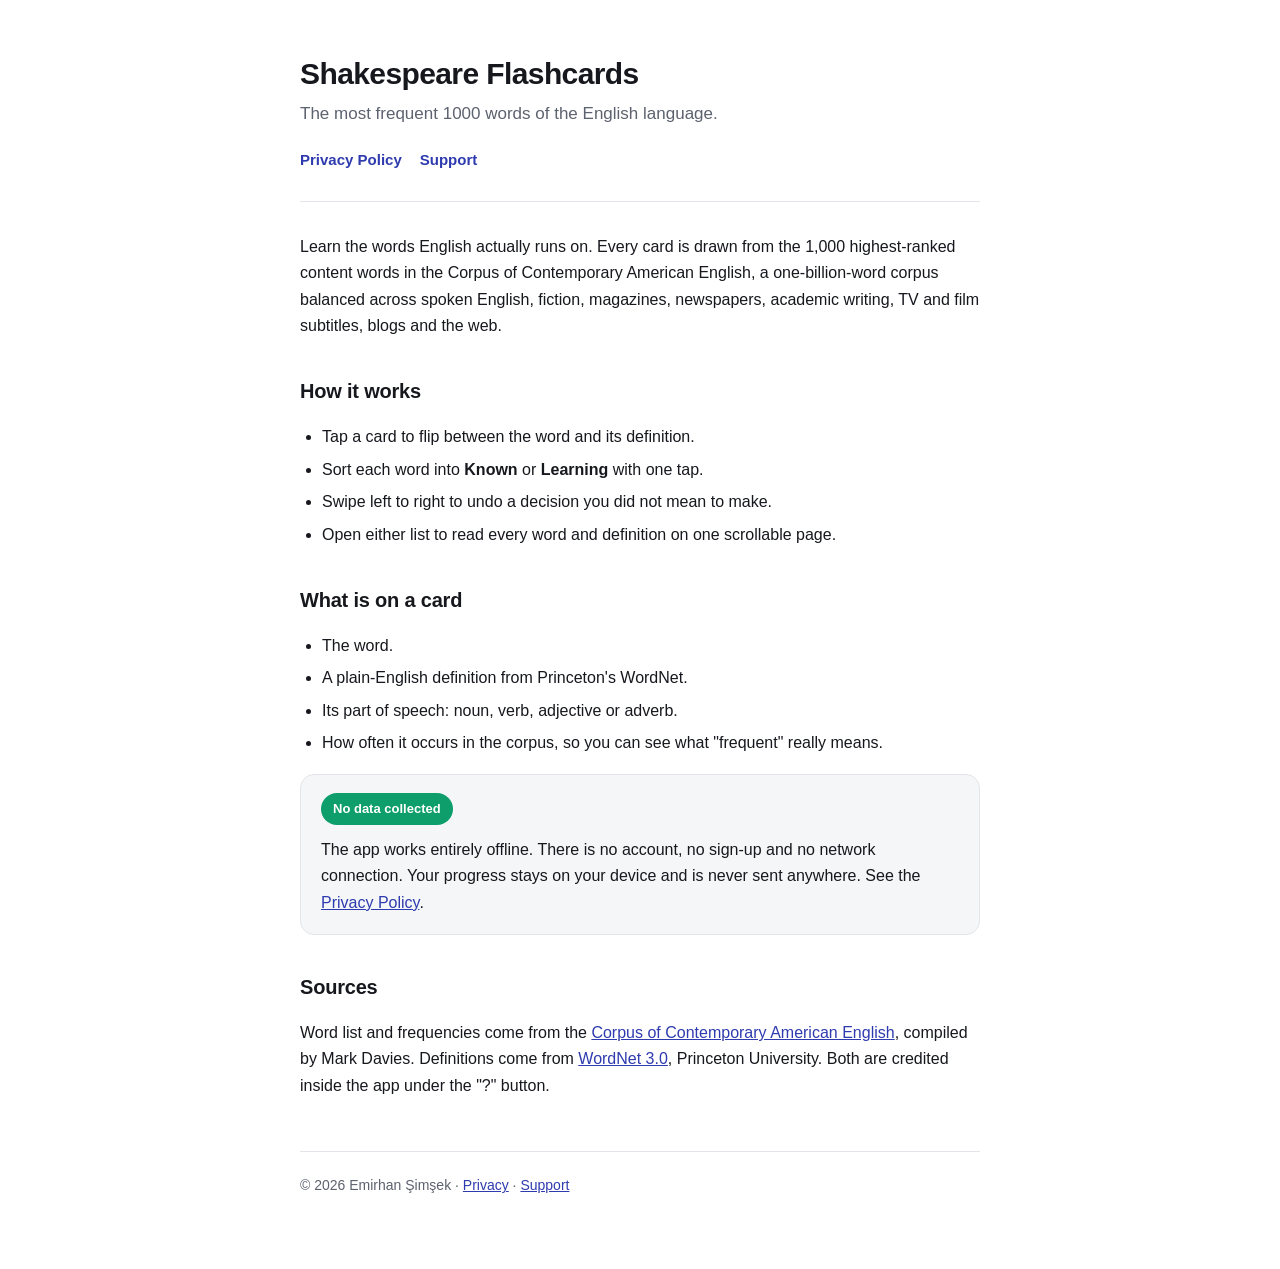
==== index.html @ 31f6ba79 "Add website: home, privacy policy and support pages Provides the Support URL and Privacy Policy URL " ====
<!DOCTYPE html>
<html lang="en">
<head>
<meta charset="utf-8">
<meta name="viewport" content="width=device-width, initial-scale=1">
<title>Shakespeare Flashcards</title>
<meta name="description" content="Shakespeare Flashcards - the most frequent 1000 words of the English language.">
<link rel="stylesheet" href="style.css">
</head>
<body>
<div class="wrap">

<header>
  <h1>Shakespeare Flashcards</h1>
  <p class="tagline">The most frequent 1000 words of the English language.</p>
  <nav>
    <a href="privacy.html">Privacy Policy</a>
    <a href="support.html">Support</a>
  </nav>
</header>

<p>Learn the words English actually runs on. Every card is drawn from the 1,000
highest-ranked content words in the Corpus of Contemporary American English, a
one-billion-word corpus balanced across spoken English, fiction, magazines,
newspapers, academic writing, TV and film subtitles, blogs and the web.</p>

<h2>How it works</h2>
<ul>
  <li>Tap a card to flip between the word and its definition.</li>
  <li>Sort each word into <strong>Known</strong> or <strong>Learning</strong> with one tap.</li>
  <li>Swipe left to right to undo a decision you did not mean to make.</li>
  <li>Open either list to read every word and definition on one scrollable page.</li>
</ul>

<h2>What is on a card</h2>
<ul>
  <li>The word.</li>
  <li>A plain-English definition from Princeton's WordNet.</li>
  <li>Its part of speech: noun, verb, adjective or adverb.</li>
  <li>How often it occurs in the corpus, so you can see what "frequent" really means.</li>
</ul>

<div class="card">
  <span class="badge">No data collected</span>
  <p style="margin:0">The app works entirely offline. There is no account, no
  sign-up and no network connection. Your progress stays on your device and is
  never sent anywhere. See the <a href="privacy.html">Privacy Policy</a>.</p>
</div>

<h2>Sources</h2>
<p>Word list and frequencies come from the
<a href="https://www.wordfrequency.info">Corpus of Contemporary American English</a>,
compiled by Mark Davies. Definitions come from
<a href="https://wordnet.princeton.edu">WordNet 3.0</a>, Princeton University.
Both are credited inside the app under the "?" button.</p>

<footer>
  &copy; 2026 Emirhan &#350;im&#351;ek &middot;
  <a href="privacy.html">Privacy</a> &middot;
  <a href="support.html">Support</a>
</footer>

</div>
</body>
</html>
---- style.css ----
:root {
  --bg: #ffffff;
  --surface: #f5f6f8;
  --text: #16181d;
  --muted: #5c626e;
  --border: #e3e5ea;
  --accent: #2e3bae;
  --known: #0d9e6b;
}

@media (prefers-color-scheme: dark) {
  :root {
    --bg: #101216;
    --surface: #191c22;
    --text: #eceef2;
    --muted: #9aa1ae;
    --border: #272b33;
    --accent: #8b95f0;
    --known: #35c48e;
  }
}

* { box-sizing: border-box; }

body {
  margin: 0;
  padding: 0 20px 72px;
  background: var(--bg);
  color: var(--text);
  font: 16px/1.65 -apple-system, BlinkMacSystemFont, "Segoe UI", Roboto, Helvetica, Arial, sans-serif;
  -webkit-text-size-adjust: 100%;
}

.wrap { max-width: 680px; margin: 0 auto; }

header {
  padding: 56px 0 28px;
  border-bottom: 1px solid var(--border);
  margin-bottom: 32px;
}

h1 { font-size: 30px; line-height: 1.2; margin: 0 0 8px; letter-spacing: -0.02em; }
h2 { font-size: 20px; margin: 36px 0 10px; letter-spacing: -0.01em; }
h3 { font-size: 16px; margin: 24px 0 6px; }

.tagline { color: var(--muted); margin: 0; font-size: 17px; }

nav { margin-top: 20px; display: flex; gap: 18px; flex-wrap: wrap; }
nav a { color: var(--accent); text-decoration: none; font-weight: 600; font-size: 15px; }
nav a:hover { text-decoration: underline; }

a { color: var(--accent); }

.card {
  background: var(--surface);
  border: 1px solid var(--border);
  border-radius: 14px;
  padding: 18px 20px;
  margin: 18px 0;
}

.badge {
  display: inline-block;
  background: var(--known);
  color: #fff;
  font-size: 13px;
  font-weight: 700;
  padding: 5px 12px;
  border-radius: 999px;
  margin-bottom: 12px;
}

ul { padding-left: 22px; }
li { margin: 6px 0; }

.muted { color: var(--muted); }
.small { font-size: 14px; }

footer {
  margin-top: 52px;
  padding-top: 22px;
  border-top: 1px solid var(--border);
  color: var(--muted);
  font-size: 14px;
}

code {
  background: var(--surface);
  border: 1px solid var(--border);
  border-radius: 5px;
  padding: 1px 6px;
  font-size: 14px;
}
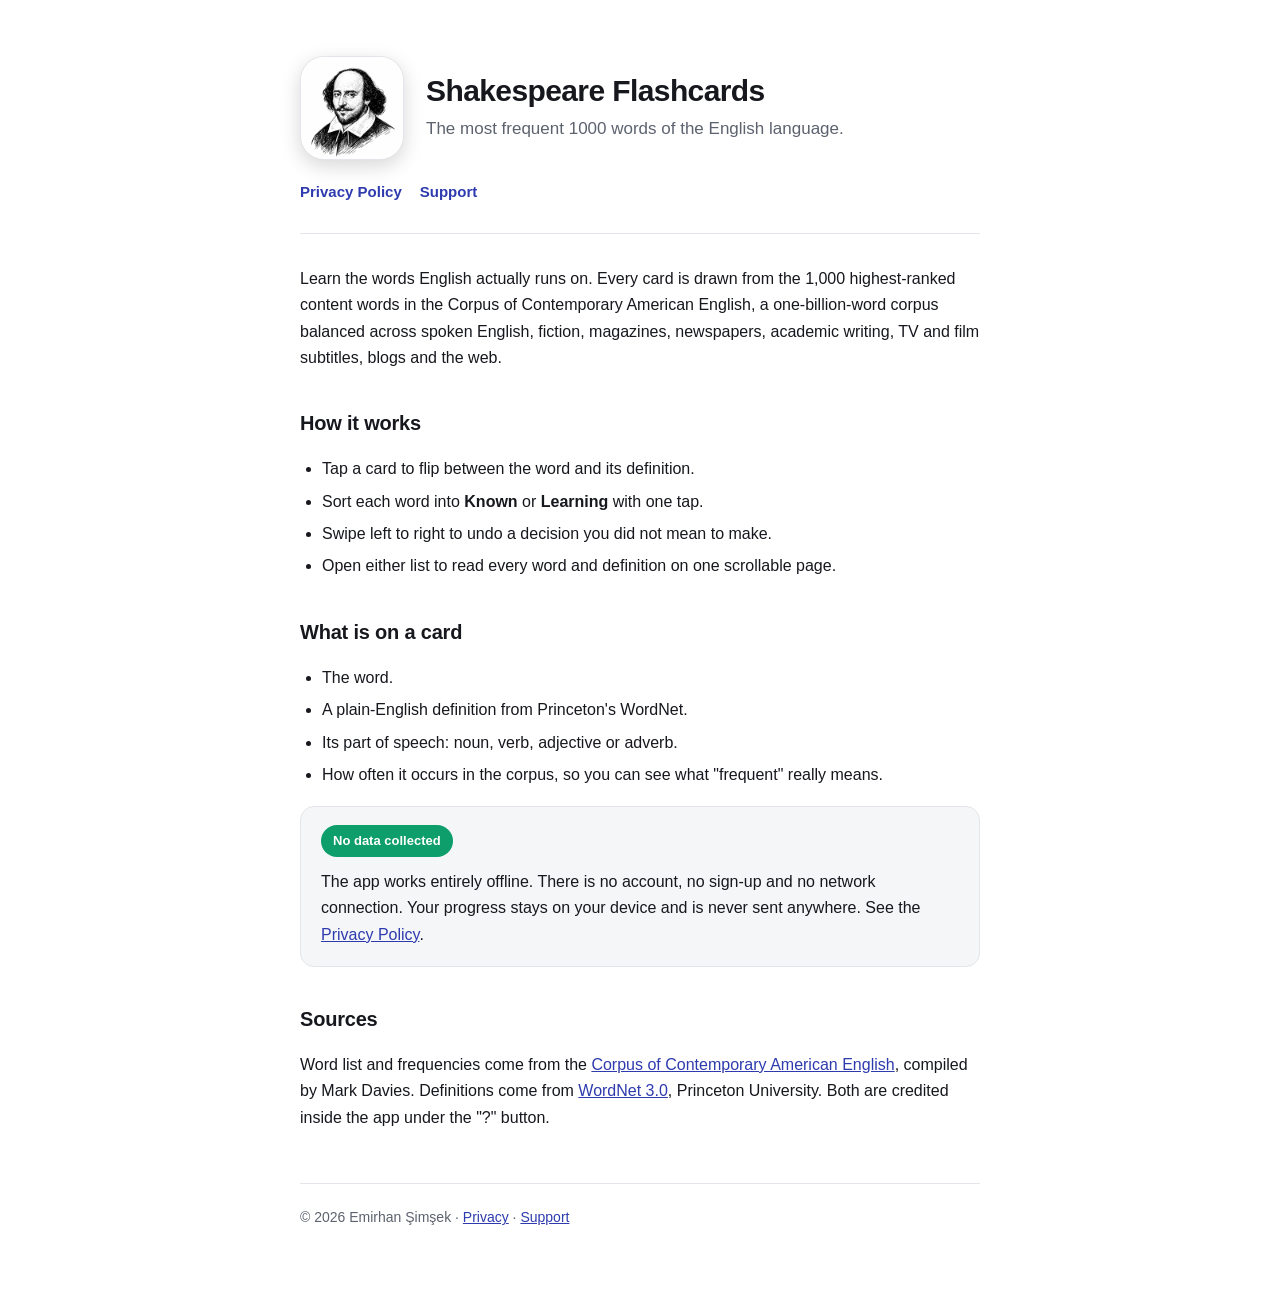
==== commit 0acb6870: "Add app icon to the website" ====
--- a/index.html
+++ b/index.html
@@ -5,14 +5,22 @@
 <meta name="viewport" content="width=device-width, initial-scale=1">
 <title>Shakespeare Flashcards</title>
 <meta name="description" content="Shakespeare Flashcards - the most frequent 1000 words of the English language.">
+<link rel="icon" href="apple-touch-icon.png">
+<link rel="apple-touch-icon" href="apple-touch-icon.png">
 <link rel="stylesheet" href="style.css">
 </head>
 <body>
 <div class="wrap">
 
 <header>
-  <h1>Shakespeare Flashcards</h1>
-  <p class="tagline">The most frequent 1000 words of the English language.</p>
+  <div class="hero">
+    <img class="app-icon" src="icon.png"
+         alt="Shakespeare Flashcards app icon: an engraved portrait of William Shakespeare">
+    <div class="hero-text">
+      <h1>Shakespeare Flashcards</h1>
+      <p class="tagline">The most frequent 1000 words of the English language.</p>
+    </div>
+  </div>
   <nav>
     <a href="privacy.html">Privacy Policy</a>
     <a href="support.html">Support</a>
--- a/style.css
+++ b/style.css
@@ -91,3 +91,30 @@
   padding: 1px 6px;
   font-size: 14px;
 }
+
+/* App icon in the page header */
+.hero {
+  display: flex;
+  align-items: center;
+  gap: 22px;
+  flex-wrap: wrap;
+}
+
+.app-icon {
+  width: 104px;
+  height: 104px;
+  flex: 0 0 auto;
+  border-radius: 23%;
+  background: #fff;                 /* engraving is black on white */
+  border: 1px solid var(--border);
+  box-shadow: 0 6px 20px rgba(0, 0, 0, .16);
+  object-fit: cover;
+}
+
+.hero-text { min-width: 0; }
+.hero-text h1 { margin-bottom: 6px; }
+
+@media (max-width: 460px) {
+  .app-icon { width: 84px; height: 84px; }
+  h1 { font-size: 26px; }
+}
